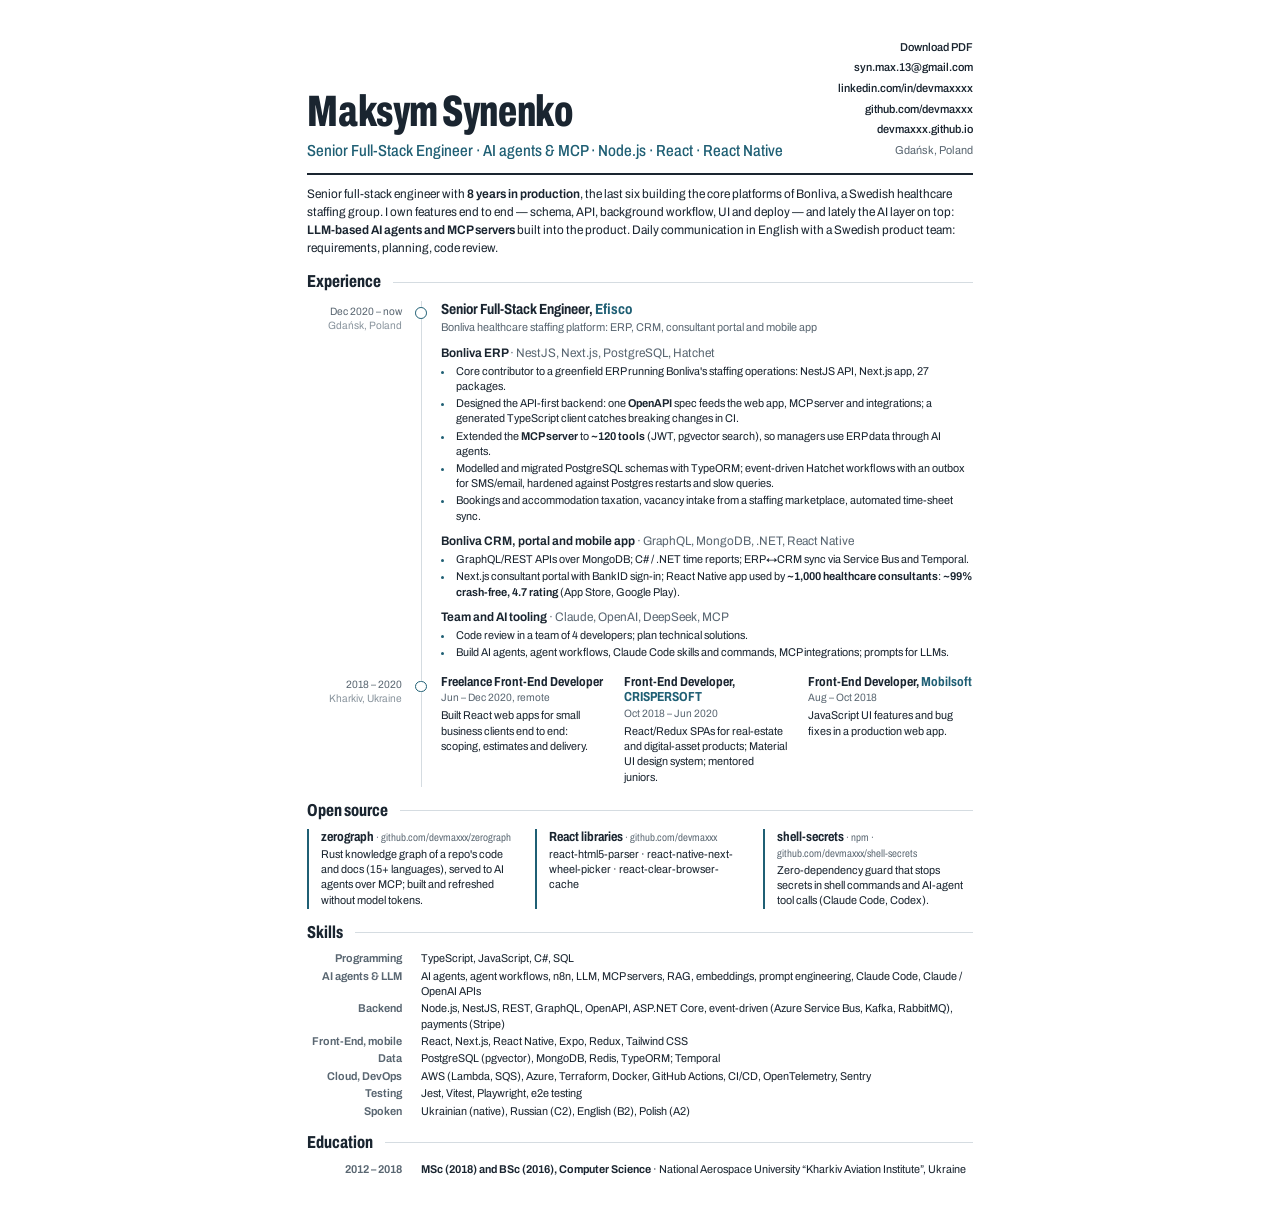
==== cv/index.html @ dfedcb28 "docs(cv): add Terraform, Lambda, SQS, n8n" ====
<!doctype html>
<html lang="en">
<head>
<meta charset="utf-8">
<title>Maksym Synenko — CV</title>
<meta name="viewport" content="width=device-width, initial-scale=1">
<link rel="preconnect" href="https://fonts.googleapis.com">
<link rel="preconnect" href="https://fonts.gstatic.com" crossorigin>
<link href="https://fonts.googleapis.com/css2?family=Archivo:wdth,wght@62..125,400..800&display=swap" rel="stylesheet">
<style>
  :root {
    --ink: #1a2530;
    --slate: #5a6772;
    --mist: #8a959e;
    --rule: #d5dce1;
    --petrol: #1f5f74;
    --petrol-soft: #e8f1f4;
    --paper: #ffffff;
  }
  @page { size: A4; margin: 5mm 12mm; }
  * { box-sizing: border-box; }
  html, body { margin: 0; background: var(--paper); color: var(--ink); }
  body {
    font-family: "Archivo", "Helvetica Neue", Arial, sans-serif;
    font-variation-settings: "wdth" 94;
    font-size: 8.5pt;
    line-height: 1.34;
    -webkit-print-color-adjust: exact;
    print-color-adjust: exact;
  }
  .page { max-width: 184mm; margin: 0 auto; padding-block: 10mm; padding-inline: 4mm; }
  @media print { .page { padding: 0; max-width: none; } }
  a { color: inherit; text-decoration: none; }
  h1, h2, h3, h4, p { margin: 0; }

  header { display: grid; grid-template-columns: 1fr auto; align-items: end; gap: 3mm 8mm;
           padding-bottom: 3mm; border-bottom: 2.5px solid var(--ink); }
  h1 { font-size: 33pt; font-weight: 800; line-height: 0.9; letter-spacing: -0.01em;
       font-variation-settings: "wdth" 66; }
  .role { margin-top: 2.2mm; font-size: 12pt; font-weight: 500; color: var(--petrol);
          font-variation-settings: "wdth" 82; }
  .contact { list-style: none; margin: 0; padding: 0; text-align: right; font-size: 8.6pt;
             line-height: 1.62; color: var(--slate); }
  .contact a { color: var(--ink); font-weight: 550; }

  .pitch { margin-top: 3mm; font-size: 9.3pt; line-height: 1.45; max-width: 172mm; }
  .pitch strong { font-weight: 650; }

  section { margin-top: 3.2mm; }
  h2 { display: flex; align-items: center; gap: 3mm; font-size: 13pt; font-weight: 750;
       font-variation-settings: "wdth" 72; margin-bottom: 2mm; break-after: avoid; }
  h2::after { content: ""; flex: 1; height: 1px; background: var(--rule); }

  /* timeline rail: experience is a real chronology */
  .job { display: grid; grid-template-columns: 25mm 1fr; gap: 0 5mm; }
  .when { font-size: 8pt; color: var(--slate); text-align: right; padding-top: 0.9mm; line-height: 1.35; }
  .when span { display: block; color: var(--mist); }
  .body { position: relative; padding-left: 5mm; padding-bottom: 3.2mm; border-left: 1.5px solid var(--rule); }
  .job:last-child .body { padding-bottom: 0.5mm; }
  .body::before { content: ""; position: absolute; left: -1.75mm; top: 1.6mm; width: 2.6mm; height: 2.6mm;
                  border-radius: 50%; background: var(--paper); border: 1.8px solid var(--petrol); }
  h3 { font-size: 11pt; font-weight: 700; line-height: 1.2; font-variation-settings: "wdth" 80; }
  h3 .org { color: var(--petrol); }
  .sub { margin-top: 0.4mm; color: var(--slate); }

  .track { margin-top: 2.4mm; }
  .track h4 { margin-bottom: 0.7mm; font-size: 9.3pt; font-weight: 650; }
  .track h4 span { font-weight: 400; color: var(--slate); }
  ul { margin: 0; padding-left: 3.4mm; }
  li { margin: 0 0 0.55mm; padding-left: 0.6mm; }
  li::marker { color: var(--petrol); }
  .k { font-weight: 650; }

  .earlier { display: grid; grid-template-columns: repeat(3, 1fr); gap: 5mm; }
  .earlier h3 { font-size: 9.8pt; }
  .earlier .dates { color: var(--slate); font-size: 8pt; margin: 0.2mm 0 0.8mm; }

  .ai { display: grid; grid-template-columns: 1fr 1fr 1fr; gap: 3.2mm 5mm; }
  .ai > div { padding-left: 3mm; border-left: 2px solid var(--petrol); break-inside: avoid; }
  .ai h3 { font-size: 9.9pt; margin-bottom: 0.5mm; }
  .ai h3 .stack { font-size: 7.9pt; font-weight: 400; color: var(--slate); }

  .skills { display: grid; grid-template-columns: 25mm 1fr; gap: 0.6mm 5mm; margin: 0; }
  .skills dt { font-weight: 650; text-align: right; color: var(--slate); }
  .skills dd { margin: 0; }

  @media screen and (max-width: 640px) {
    header, .job, .earlier, .ai, .skills { grid-template-columns: 1fr; }
    .contact, .when, .skills dt { text-align: left; }
    .when { padding-bottom: 1mm; }
    h1 { font-size: 30pt; }
  }
  @media print { .pdf { display: none; } }
</style>
</head>
<body>
<div class="page">

<header>
  <div>
    <h1>Maksym Synenko</h1>
    <p class="role">Senior Full-Stack Engineer · AI agents &amp; MCP · Node.js · React · React Native</p>
  </div>
  <ul class="contact">
    <li class="pdf"><a href="maksym-synenko-cv.pdf" download>Download PDF</a></li>
    <li><a href="mailto:syn.max.13@gmail.com">syn.max.13@gmail.com</a></li>
    <li><a href="https://www.linkedin.com/in/devmaxxxx">linkedin.com/in/devmaxxxx</a></li>
    <li><a href="https://github.com/devmaxxx">github.com/devmaxxx</a></li>
    <li><a href="https://devmaxxx.github.io/cv/">devmaxxx.github.io</a></li>
    <li>Gdańsk, Poland</li>
  </ul>
</header>

<p class="pitch">
  Senior full-stack engineer with <strong>8 years in production</strong>, the last six building the core platforms of
  Bonliva, a Swedish healthcare staffing group. I own features end to end &mdash; schema, API, background workflow, UI and
  deploy &mdash; and lately the AI layer on top: <strong>LLM-based AI agents and MCP servers</strong> built into the product.
  Daily communication in English with a Swedish product team: requirements, planning, code review.
</p>

<section>
  <h2>Experience</h2>

  <div class="job">
    <div class="when">Dec 2020 – now<span>Gdańsk, Poland</span></div>
    <div class="body">
      <h3>Senior Full-Stack Engineer, <span class="org">Efisco</span></h3>
      <p class="sub">Bonliva healthcare staffing platform: ERP, CRM, consultant portal and mobile app</p>

      <div class="track">
        <h4>Bonliva ERP <span>· NestJS, Next.js, PostgreSQL, Hatchet</span></h4>
        <ul>
          <li>Core contributor to a greenfield ERP running Bonliva's staffing operations: NestJS API, Next.js app, 27 packages.</li>
          <li>Designed the API-first backend: one <span class="k">OpenAPI</span> spec feeds the web app, MCP server and integrations; a generated TypeScript client catches breaking changes in CI.</li>
          <li>Extended the <span class="k">MCP server</span> to <span class="k">~120 tools</span> (JWT, pgvector search), so managers use ERP data through AI agents.</li>
          <li>Modelled and migrated PostgreSQL schemas with TypeORM; event-driven Hatchet workflows with an outbox for SMS/email, hardened against Postgres restarts and slow queries.</li>
          <li>Bookings and accommodation taxation, vacancy intake from a staffing marketplace, automated time-sheet sync.</li>
        </ul>
      </div>

      <div class="track">
        <h4>Bonliva CRM, portal and mobile app <span>· GraphQL, MongoDB, .NET, React Native</span></h4>
        <ul>
          <li>GraphQL/REST APIs over MongoDB; C# / .NET time reports; ERP↔CRM sync via Service Bus and Temporal.</li>
          <li>Next.js consultant portal with BankID sign-in; React Native app used by <span class="k">~1,000 healthcare consultants</span>: <span class="k">~99% crash-free, 4.7 rating</span> (<a href="https://apps.apple.com/se/app/bonliva-konsultportal/id1466738919">App Store</a>, <a href="https://play.google.com/store/apps/details?id=org.bonliva.app">Google Play</a>).</li>
        </ul>
      </div>

      <div class="track">
        <h4>Team and AI tooling <span>· Claude, OpenAI, DeepSeek, MCP</span></h4>
        <ul>
          <li>Code review in a team of 4 developers; plan technical solutions.</li>
          <li>Build AI agents, agent workflows, Claude Code skills and commands, MCP integrations; prompts for LLMs.</li>
        </ul>
      </div>
    </div>
  </div>

  <div class="job">
    <div class="when">2018 – 2020<span>Kharkiv, Ukraine</span></div>
    <div class="body">
      <div class="earlier">
        <div>
          <h3>Freelance Front-End Developer</h3>
          <p class="dates">Jun – Dec 2020, remote</p>
          <p>Built React web apps for small business clients end to end: scoping, estimates and delivery.</p>
        </div>
        <div>
          <h3>Front-End Developer, <span class="org">CRISPERSOFT</span></h3>
          <p class="dates">Oct 2018 – Jun 2020</p>
          <p>React/Redux SPAs for real-estate and digital-asset products; Material UI design system; mentored juniors.</p>
        </div>
        <div>
          <h3>Front-End Developer, <span class="org">Mobilsoft</span></h3>
          <p class="dates">Aug – Oct 2018</p>
          <p>JavaScript UI features and bug fixes in a production web app.</p>
        </div>
      </div>
    </div>
  </div>
</section>

<section>
  <h2>Open source</h2>
  <div class="ai">
    <div>
      <h3><a href="https://github.com/devmaxxx/zerograph">zerograph</a> <span class="stack">· github.com/devmaxxx/zerograph</span></h3>
      <p>Rust knowledge graph of a repo's code and docs (15+ languages), served to AI agents over MCP; built and refreshed without model tokens.</p>
    </div>
    <div>
      <h3>React libraries <span class="stack">· github.com/devmaxxx</span></h3>
      <p>react-html5-parser &middot; react-native-next-wheel-picker &middot; react-clear-browser-cache</p>
    </div>
    <div>
      <h3><a href="https://github.com/devmaxxx/shell-secrets">shell-secrets</a> <span class="stack">· npm · github.com/devmaxxx/shell-secrets</span></h3>
      <p>Zero-dependency guard that stops secrets in shell commands and AI-agent tool calls (Claude Code, Codex).</p>
    </div>
  </div>
</section>

<section>
  <h2>Skills</h2>
  <dl class="skills">
    <dt>Programming</dt><dd>TypeScript, JavaScript, C#, SQL</dd>
    <dt>AI agents &amp; LLM</dt><dd>AI agents, agent workflows, n8n, LLM, MCP servers, RAG, embeddings, prompt engineering, Claude Code, Claude / OpenAI APIs</dd>
    <dt>Backend</dt><dd>Node.js, NestJS, REST, GraphQL, OpenAPI, ASP.NET Core, event-driven (Azure Service Bus, Kafka, RabbitMQ), payments (Stripe)</dd>
    <dt>Front-End, mobile</dt><dd>React, Next.js, React Native, Expo, Redux, Tailwind CSS</dd>
    <dt>Data</dt><dd>PostgreSQL (pgvector), MongoDB, Redis, TypeORM; Temporal</dd>
    <dt>Cloud, DevOps</dt><dd>AWS (Lambda, SQS), Azure, Terraform, Docker, GitHub Actions, CI/CD, OpenTelemetry, Sentry</dd>
    <dt>Testing</dt><dd>Jest, Vitest, Playwright, e2e testing</dd>
    <dt>Spoken</dt><dd>Ukrainian (native), Russian (C2), English (B2), Polish (A2)</dd>
  </dl>
</section>

<section>
  <h2>Education</h2>
  <dl class="skills">
    <dt>2012 – 2018</dt><dd><span class="k">MSc (2018) and BSc (2016), Computer Science</span> · National Aerospace University “Kharkiv Aviation Institute”, Ukraine</dd>
  </dl>
</section>

</div>
</body>
</html>
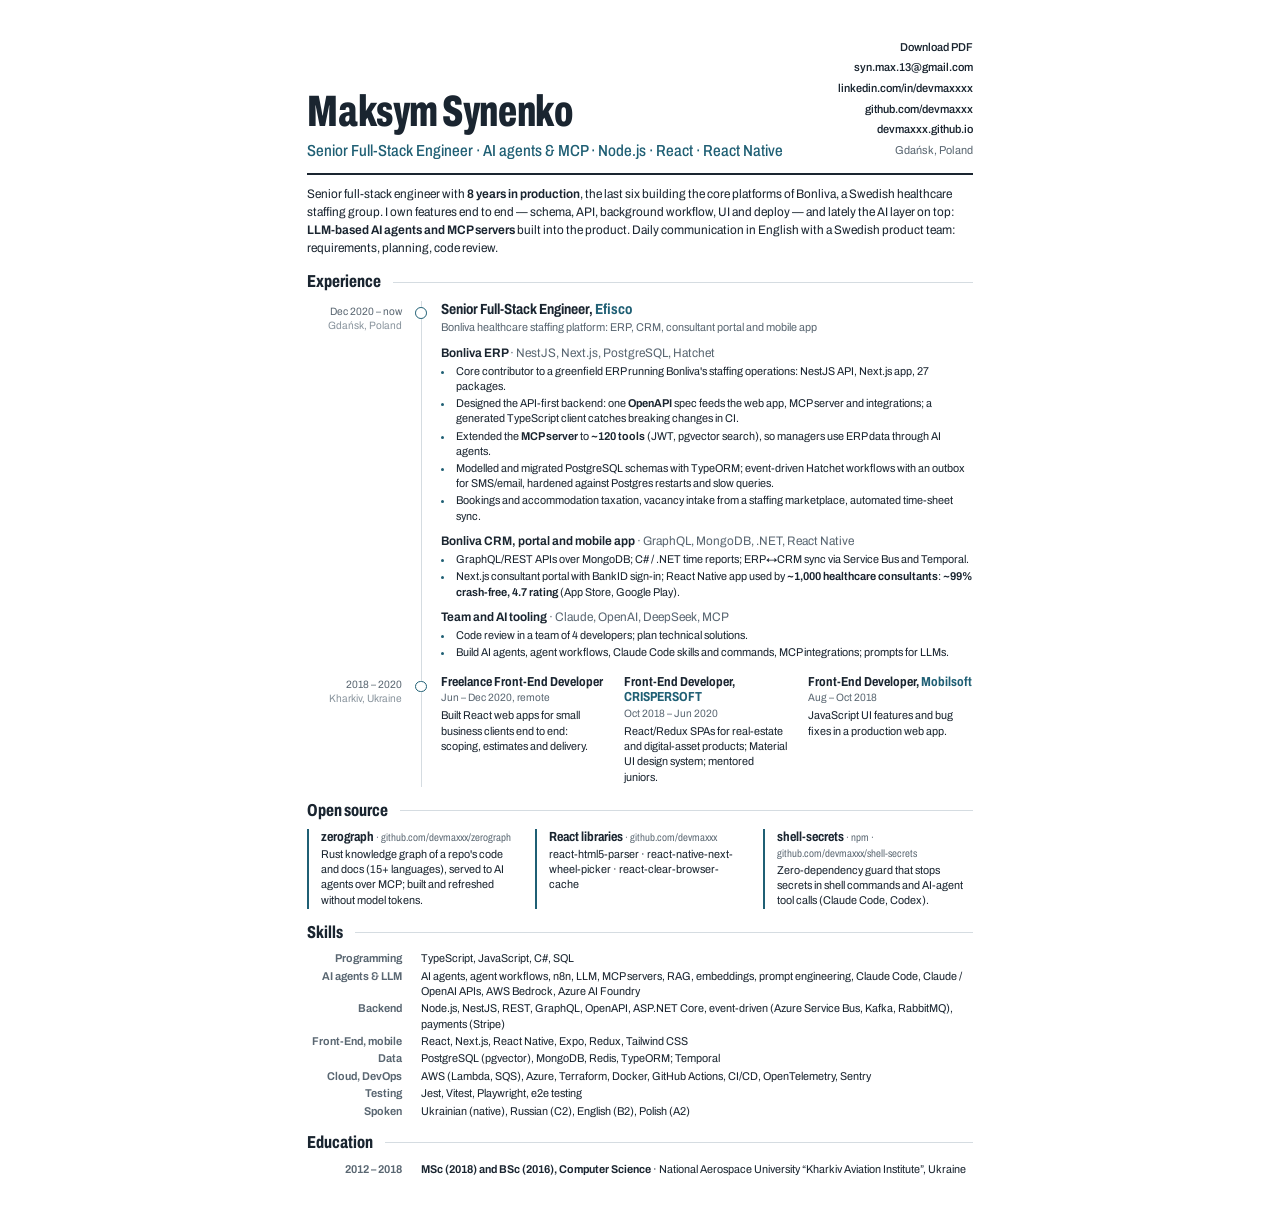
==== commit 5ef61991: "docs(cv): add AWS Bedrock, Azure AI Foundry" ====
--- a/cv/index.html
+++ b/cv/index.html
@@ -202,7 +202,7 @@
   <h2>Skills</h2>
   <dl class="skills">
     <dt>Programming</dt><dd>TypeScript, JavaScript, C#, SQL</dd>
-    <dt>AI agents &amp; LLM</dt><dd>AI agents, agent workflows, n8n, LLM, MCP servers, RAG, embeddings, prompt engineering, Claude Code, Claude / OpenAI APIs</dd>
+    <dt>AI agents &amp; LLM</dt><dd>AI agents, agent workflows, n8n, LLM, MCP servers, RAG, embeddings, prompt engineering, Claude Code, Claude / OpenAI APIs, AWS Bedrock, Azure AI Foundry</dd>
     <dt>Backend</dt><dd>Node.js, NestJS, REST, GraphQL, OpenAPI, ASP.NET Core, event-driven (Azure Service Bus, Kafka, RabbitMQ), payments (Stripe)</dd>
     <dt>Front-End, mobile</dt><dd>React, Next.js, React Native, Expo, Redux, Tailwind CSS</dd>
     <dt>Data</dt><dd>PostgreSQL (pgvector), MongoDB, Redis, TypeORM; Temporal</dd>
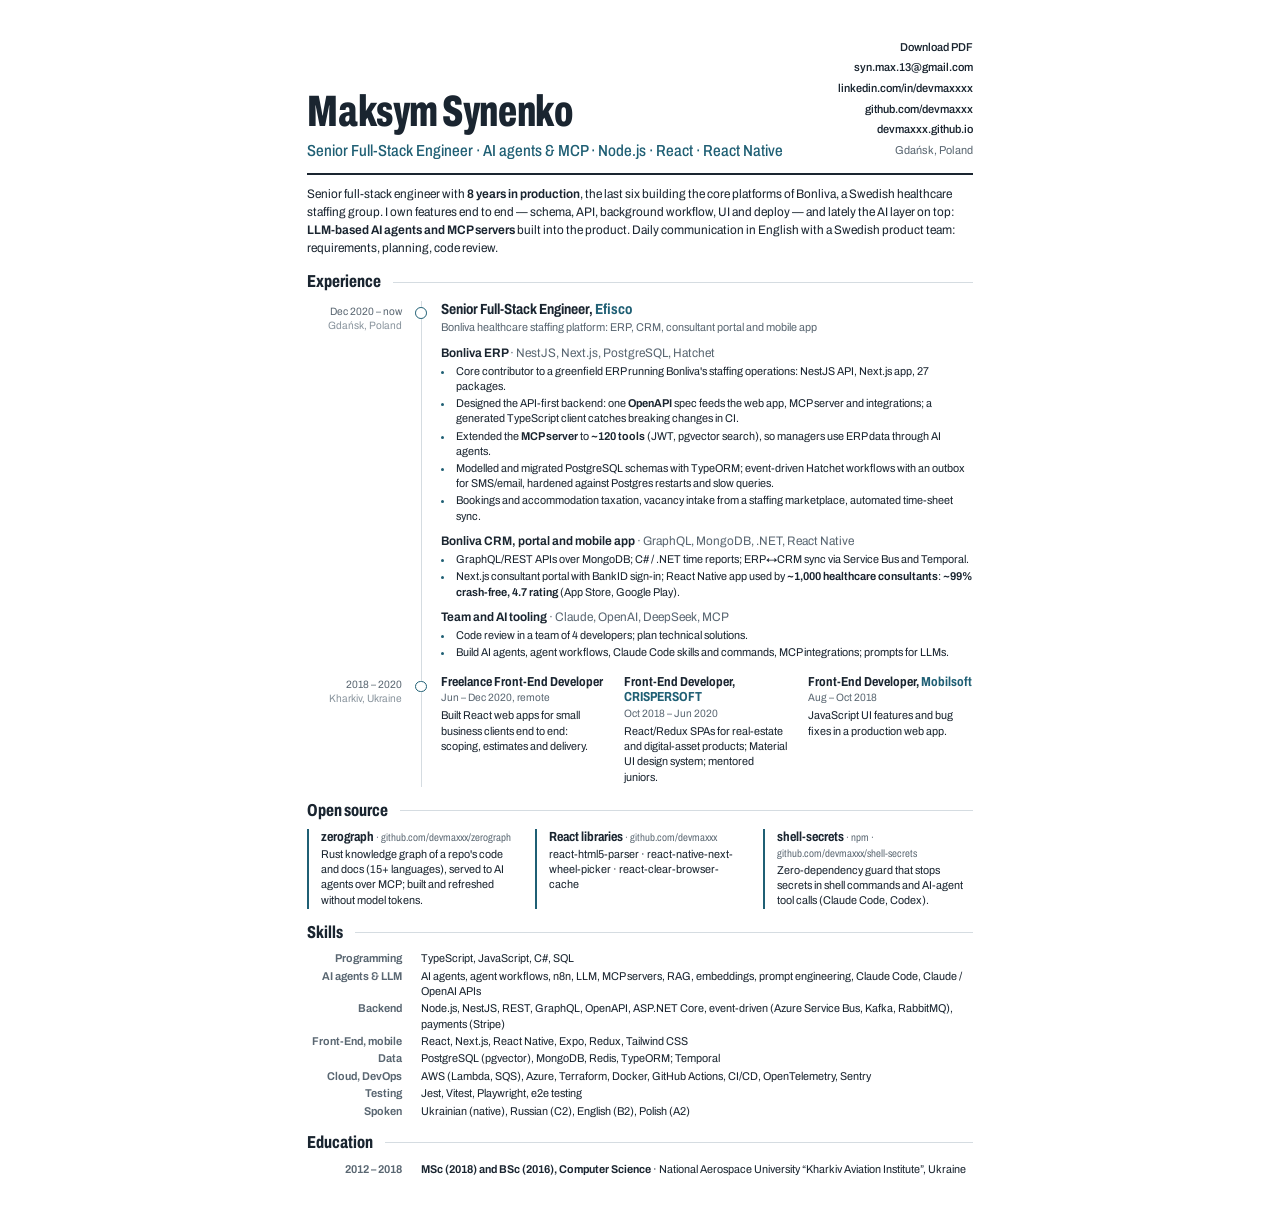
==== commit 2708c087: "docs(cv): drop AWS Bedrock, Azure AI Foundry" ====
--- a/cv/index.html
+++ b/cv/index.html
@@ -202,7 +202,7 @@
   <h2>Skills</h2>
   <dl class="skills">
     <dt>Programming</dt><dd>TypeScript, JavaScript, C#, SQL</dd>
-    <dt>AI agents &amp; LLM</dt><dd>AI agents, agent workflows, n8n, LLM, MCP servers, RAG, embeddings, prompt engineering, Claude Code, Claude / OpenAI APIs, AWS Bedrock, Azure AI Foundry</dd>
+    <dt>AI agents &amp; LLM</dt><dd>AI agents, agent workflows, n8n, LLM, MCP servers, RAG, embeddings, prompt engineering, Claude Code, Claude / OpenAI APIs</dd>
     <dt>Backend</dt><dd>Node.js, NestJS, REST, GraphQL, OpenAPI, ASP.NET Core, event-driven (Azure Service Bus, Kafka, RabbitMQ), payments (Stripe)</dd>
     <dt>Front-End, mobile</dt><dd>React, Next.js, React Native, Expo, Redux, Tailwind CSS</dd>
     <dt>Data</dt><dd>PostgreSQL (pgvector), MongoDB, Redis, TypeORM; Temporal</dd>
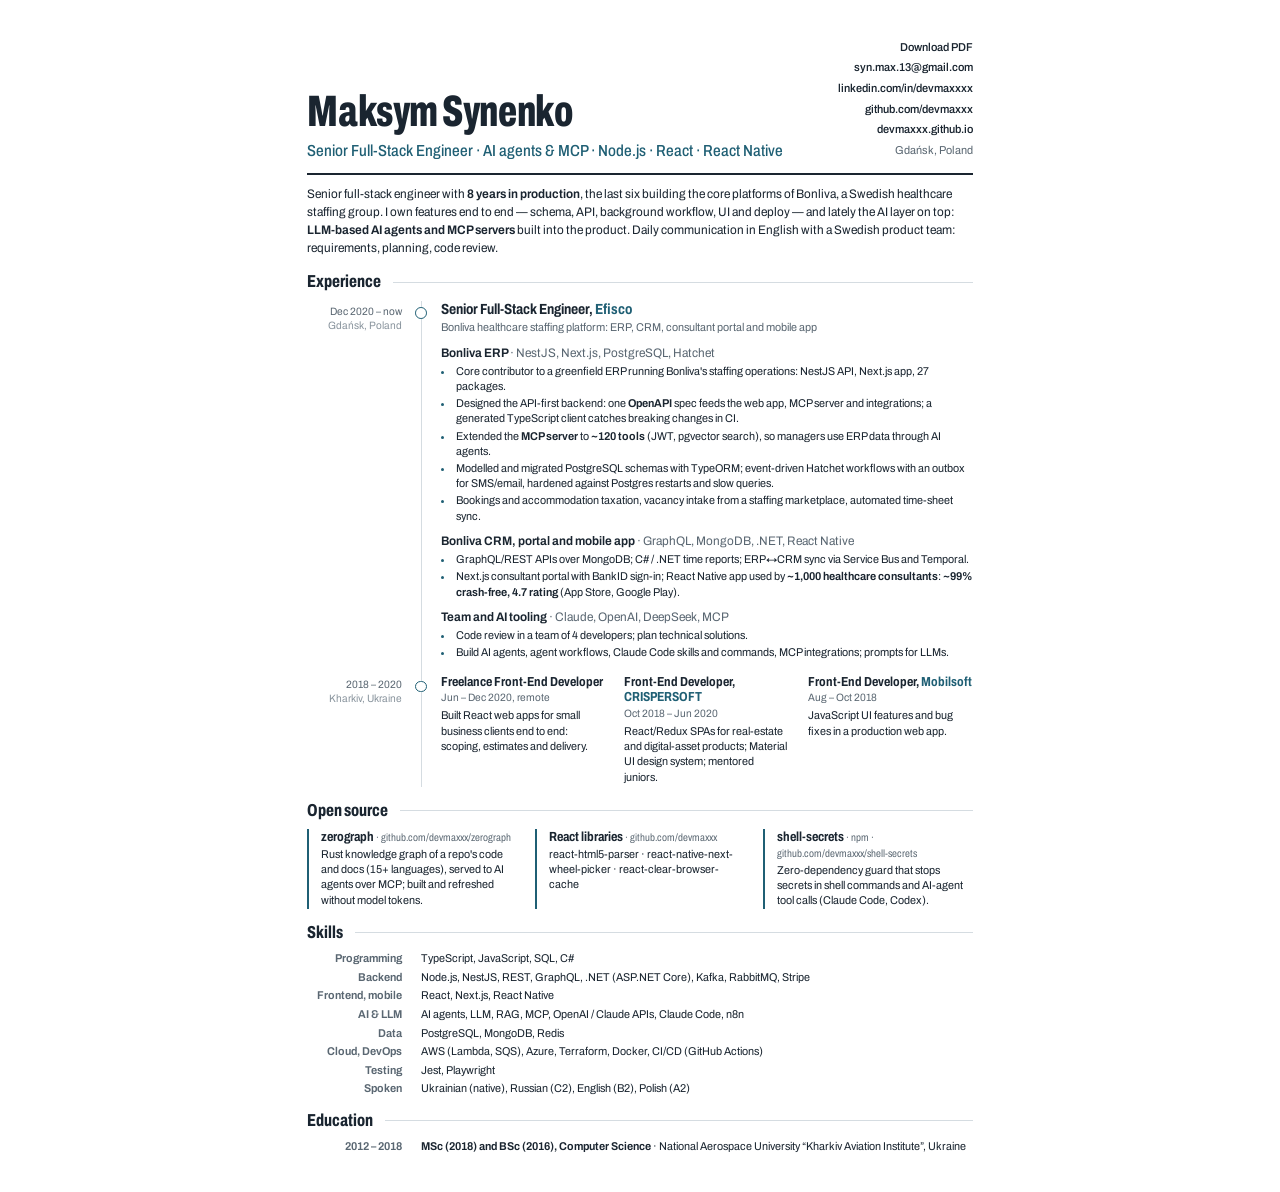
==== commit 24f00a9e: "docs(cv): simpler skills section" ====
--- a/cv/index.html
+++ b/cv/index.html
@@ -80,7 +80,7 @@
   .ai h3 { font-size: 9.9pt; margin-bottom: 0.5mm; }
   .ai h3 .stack { font-size: 7.9pt; font-weight: 400; color: var(--slate); }
 
-  .skills { display: grid; grid-template-columns: 25mm 1fr; gap: 0.6mm 5mm; margin: 0; }
+  .skills { display: grid; grid-template-columns: 25mm 1fr; gap: 0.9mm 5mm; margin: 0; }
   .skills dt { font-weight: 650; text-align: right; color: var(--slate); }
   .skills dd { margin: 0; }
 
@@ -201,13 +201,13 @@
 <section>
   <h2>Skills</h2>
   <dl class="skills">
-    <dt>Programming</dt><dd>TypeScript, JavaScript, C#, SQL</dd>
-    <dt>AI agents &amp; LLM</dt><dd>AI agents, agent workflows, n8n, LLM, MCP servers, RAG, embeddings, prompt engineering, Claude Code, Claude / OpenAI APIs</dd>
-    <dt>Backend</dt><dd>Node.js, NestJS, REST, GraphQL, OpenAPI, ASP.NET Core, event-driven (Azure Service Bus, Kafka, RabbitMQ), payments (Stripe)</dd>
-    <dt>Front-End, mobile</dt><dd>React, Next.js, React Native, Expo, Redux, Tailwind CSS</dd>
-    <dt>Data</dt><dd>PostgreSQL (pgvector), MongoDB, Redis, TypeORM; Temporal</dd>
-    <dt>Cloud, DevOps</dt><dd>AWS (Lambda, SQS), Azure, Terraform, Docker, GitHub Actions, CI/CD, OpenTelemetry, Sentry</dd>
-    <dt>Testing</dt><dd>Jest, Vitest, Playwright, e2e testing</dd>
+    <dt>Programming</dt><dd>TypeScript, JavaScript, SQL, C#</dd>
+    <dt>Backend</dt><dd>Node.js, NestJS, REST, GraphQL, .NET (ASP.NET Core), Kafka, RabbitMQ, Stripe</dd>
+    <dt>Frontend, mobile</dt><dd>React, Next.js, React Native</dd>
+    <dt>AI &amp; LLM</dt><dd>AI agents, LLM, RAG, MCP, OpenAI / Claude APIs, Claude Code, n8n</dd>
+    <dt>Data</dt><dd>PostgreSQL, MongoDB, Redis</dd>
+    <dt>Cloud, DevOps</dt><dd>AWS (Lambda, SQS), Azure, Terraform, Docker, CI/CD (GitHub Actions)</dd>
+    <dt>Testing</dt><dd>Jest, Playwright</dd>
     <dt>Spoken</dt><dd>Ukrainian (native), Russian (C2), English (B2), Polish (A2)</dd>
   </dl>
 </section>
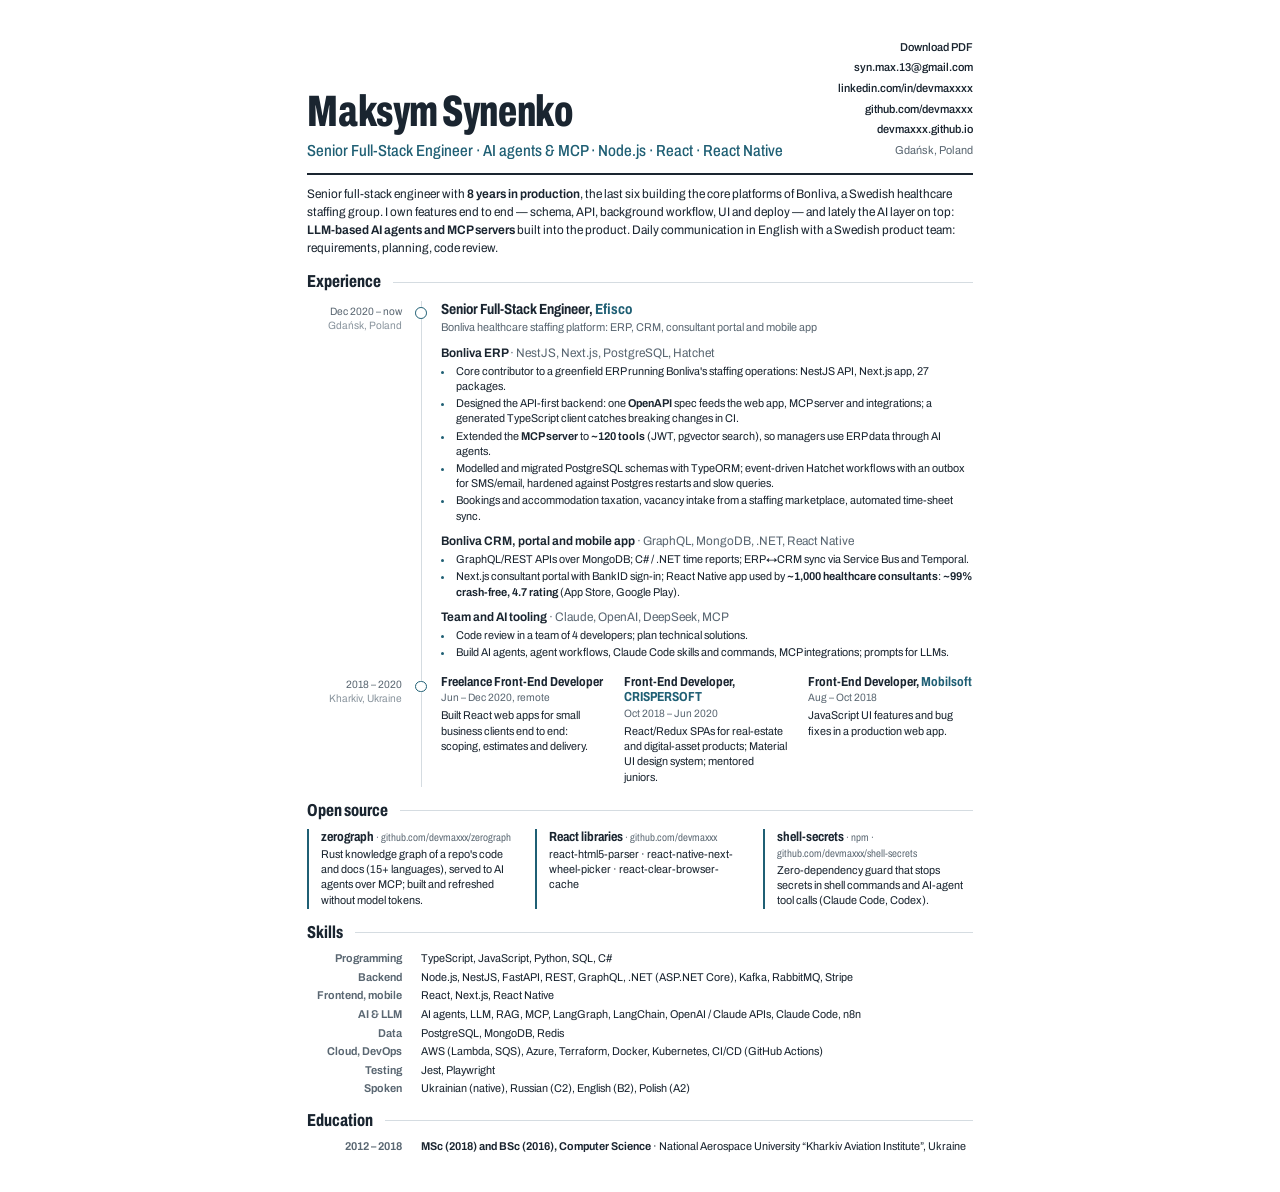
==== commit e2a84dba: "docs(cv): add Python, FastAPI, LangGraph, LangChain, Kubernetes" ====
--- a/cv/index.html
+++ b/cv/index.html
@@ -201,12 +201,12 @@
 <section>
   <h2>Skills</h2>
   <dl class="skills">
-    <dt>Programming</dt><dd>TypeScript, JavaScript, SQL, C#</dd>
-    <dt>Backend</dt><dd>Node.js, NestJS, REST, GraphQL, .NET (ASP.NET Core), Kafka, RabbitMQ, Stripe</dd>
+    <dt>Programming</dt><dd>TypeScript, JavaScript, Python, SQL, C#</dd>
+    <dt>Backend</dt><dd>Node.js, NestJS, FastAPI, REST, GraphQL, .NET (ASP.NET Core), Kafka, RabbitMQ, Stripe</dd>
     <dt>Frontend, mobile</dt><dd>React, Next.js, React Native</dd>
-    <dt>AI &amp; LLM</dt><dd>AI agents, LLM, RAG, MCP, OpenAI / Claude APIs, Claude Code, n8n</dd>
+    <dt>AI &amp; LLM</dt><dd>AI agents, LLM, RAG, MCP, LangGraph, LangChain, OpenAI / Claude APIs, Claude Code, n8n</dd>
     <dt>Data</dt><dd>PostgreSQL, MongoDB, Redis</dd>
-    <dt>Cloud, DevOps</dt><dd>AWS (Lambda, SQS), Azure, Terraform, Docker, CI/CD (GitHub Actions)</dd>
+    <dt>Cloud, DevOps</dt><dd>AWS (Lambda, SQS), Azure, Terraform, Docker, Kubernetes, CI/CD (GitHub Actions)</dd>
     <dt>Testing</dt><dd>Jest, Playwright</dd>
     <dt>Spoken</dt><dd>Ukrainian (native), Russian (C2), English (B2), Polish (A2)</dd>
   </dl>
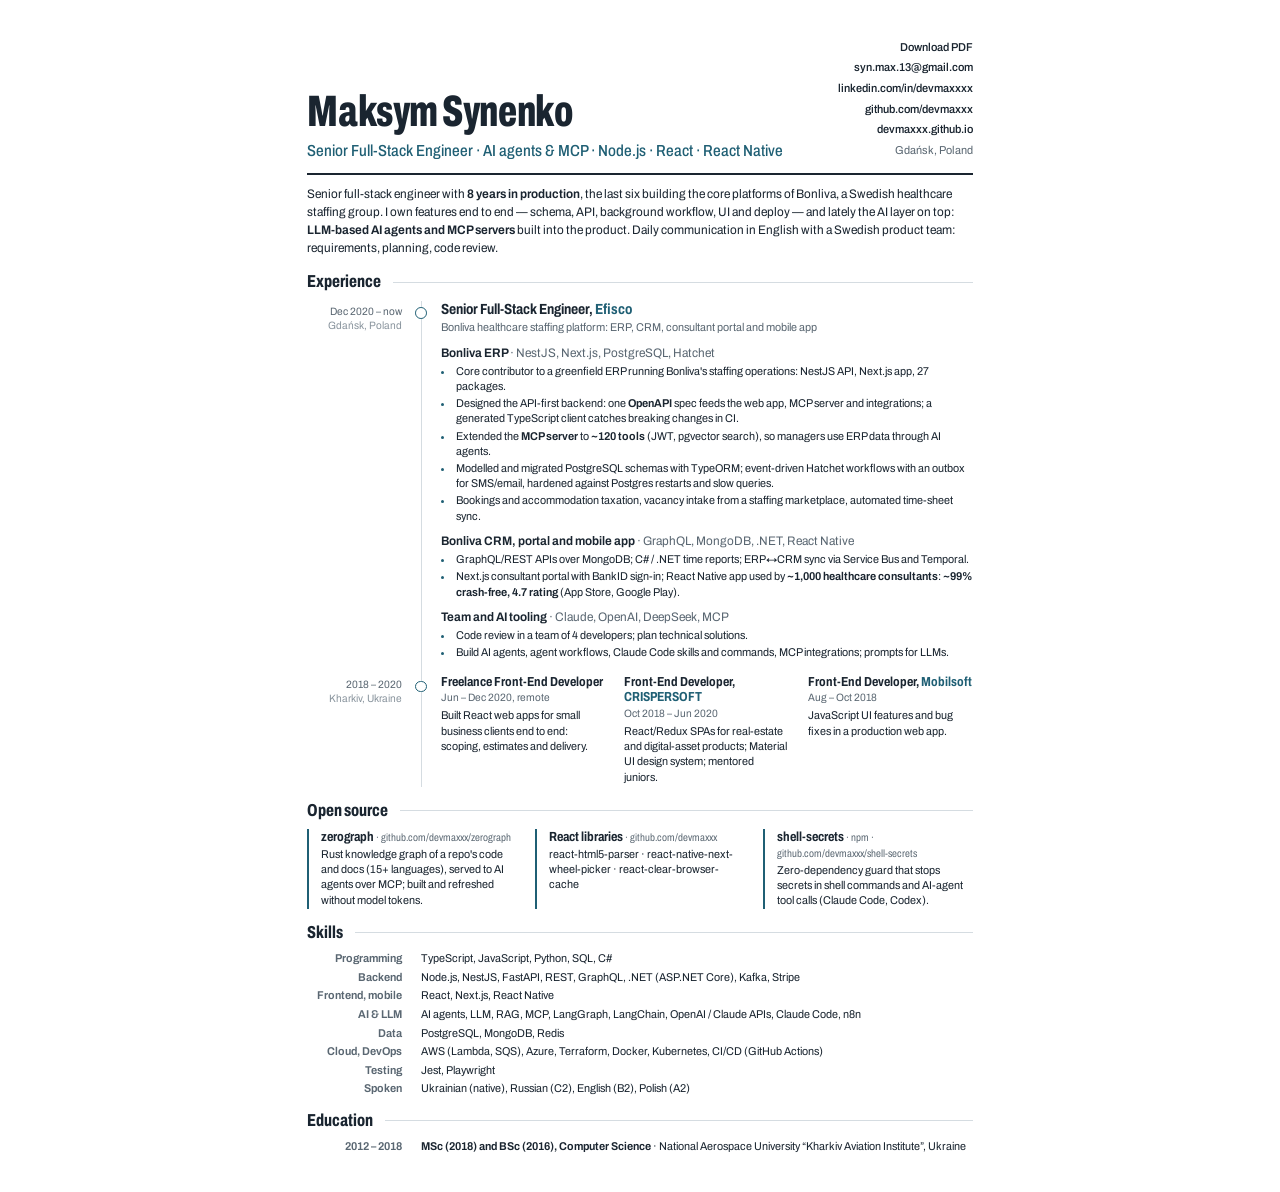
==== commit 85566225: "docs(cv): drop RabbitMQ" ====
--- a/cv/index.html
+++ b/cv/index.html
@@ -202,7 +202,7 @@
   <h2>Skills</h2>
   <dl class="skills">
     <dt>Programming</dt><dd>TypeScript, JavaScript, Python, SQL, C#</dd>
-    <dt>Backend</dt><dd>Node.js, NestJS, FastAPI, REST, GraphQL, .NET (ASP.NET Core), Kafka, RabbitMQ, Stripe</dd>
+    <dt>Backend</dt><dd>Node.js, NestJS, FastAPI, REST, GraphQL, .NET (ASP.NET Core), Kafka, Stripe</dd>
     <dt>Frontend, mobile</dt><dd>React, Next.js, React Native</dd>
     <dt>AI &amp; LLM</dt><dd>AI agents, LLM, RAG, MCP, LangGraph, LangChain, OpenAI / Claude APIs, Claude Code, n8n</dd>
     <dt>Data</dt><dd>PostgreSQL, MongoDB, Redis</dd>
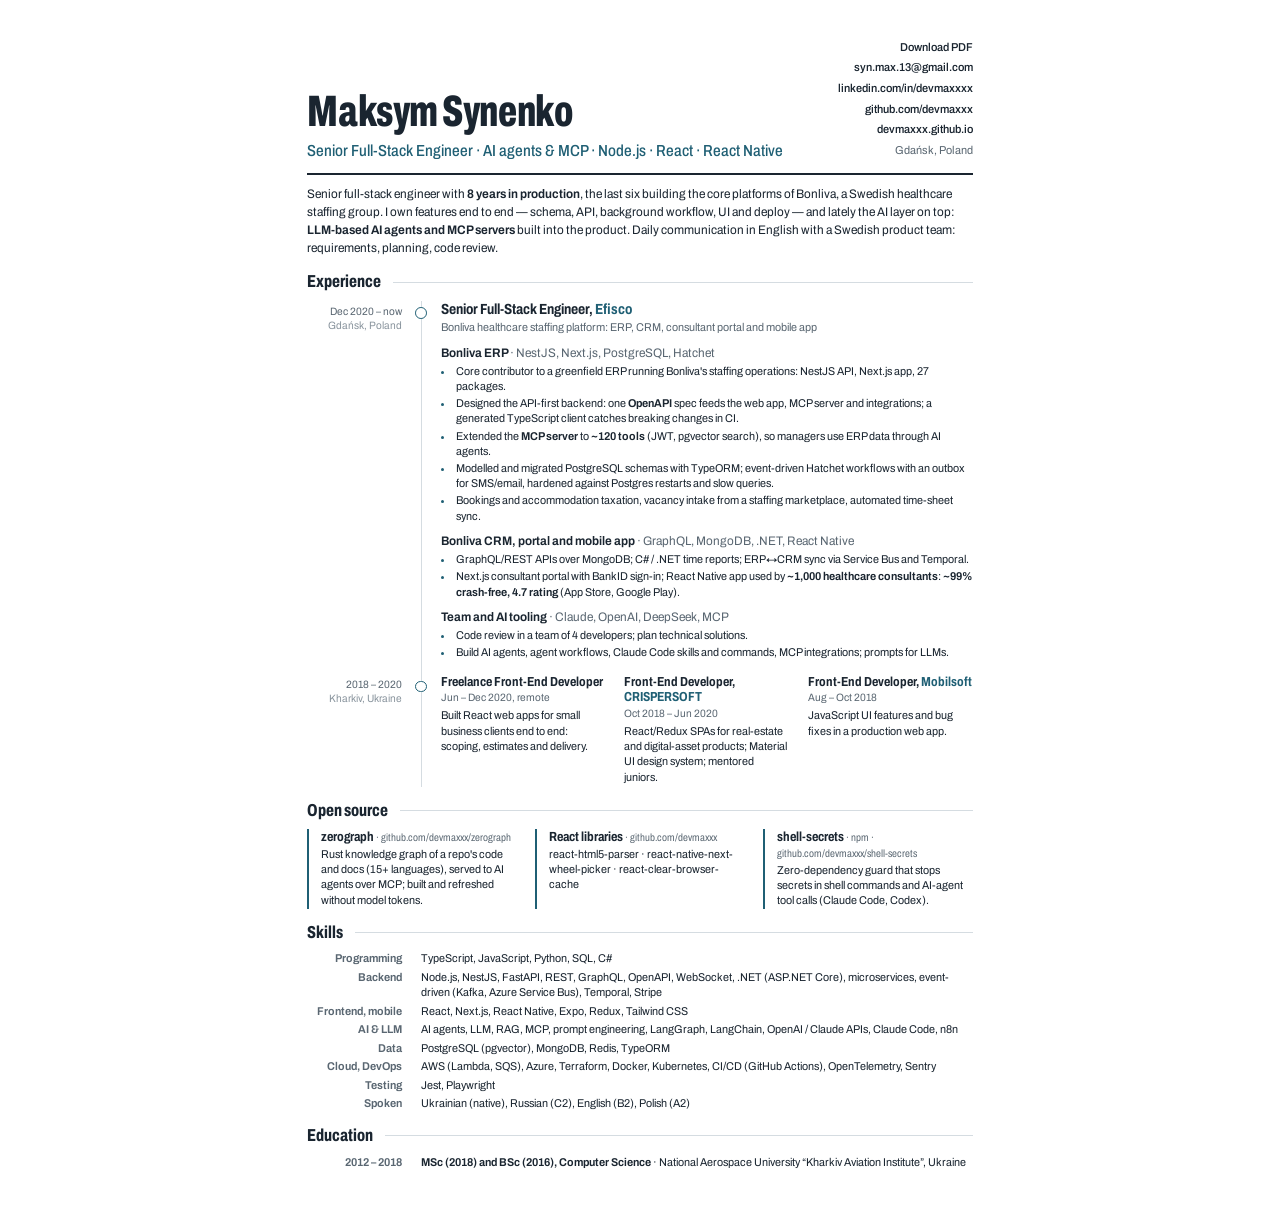
==== commit 947e5356: "docs(cv): skills match the LinkedIn profile" ====
--- a/cv/index.html
+++ b/cv/index.html
@@ -202,11 +202,11 @@
   <h2>Skills</h2>
   <dl class="skills">
     <dt>Programming</dt><dd>TypeScript, JavaScript, Python, SQL, C#</dd>
-    <dt>Backend</dt><dd>Node.js, NestJS, FastAPI, REST, GraphQL, .NET (ASP.NET Core), Kafka, Stripe</dd>
-    <dt>Frontend, mobile</dt><dd>React, Next.js, React Native</dd>
-    <dt>AI &amp; LLM</dt><dd>AI agents, LLM, RAG, MCP, LangGraph, LangChain, OpenAI / Claude APIs, Claude Code, n8n</dd>
-    <dt>Data</dt><dd>PostgreSQL, MongoDB, Redis</dd>
-    <dt>Cloud, DevOps</dt><dd>AWS (Lambda, SQS), Azure, Terraform, Docker, Kubernetes, CI/CD (GitHub Actions)</dd>
+    <dt>Backend</dt><dd>Node.js, NestJS, FastAPI, REST, GraphQL, OpenAPI, WebSocket, .NET (ASP.NET Core), microservices, event-driven (Kafka, Azure Service Bus), Temporal, Stripe</dd>
+    <dt>Frontend, mobile</dt><dd>React, Next.js, React Native, Expo, Redux, Tailwind CSS</dd>
+    <dt>AI &amp; LLM</dt><dd>AI agents, LLM, RAG, MCP, prompt engineering, LangGraph, LangChain, OpenAI / Claude APIs, Claude Code, n8n</dd>
+    <dt>Data</dt><dd>PostgreSQL (pgvector), MongoDB, Redis, TypeORM</dd>
+    <dt>Cloud, DevOps</dt><dd>AWS (Lambda, SQS), Azure, Terraform, Docker, Kubernetes, CI/CD (GitHub Actions), OpenTelemetry, Sentry</dd>
     <dt>Testing</dt><dd>Jest, Playwright</dd>
     <dt>Spoken</dt><dd>Ukrainian (native), Russian (C2), English (B2), Polish (A2)</dd>
   </dl>
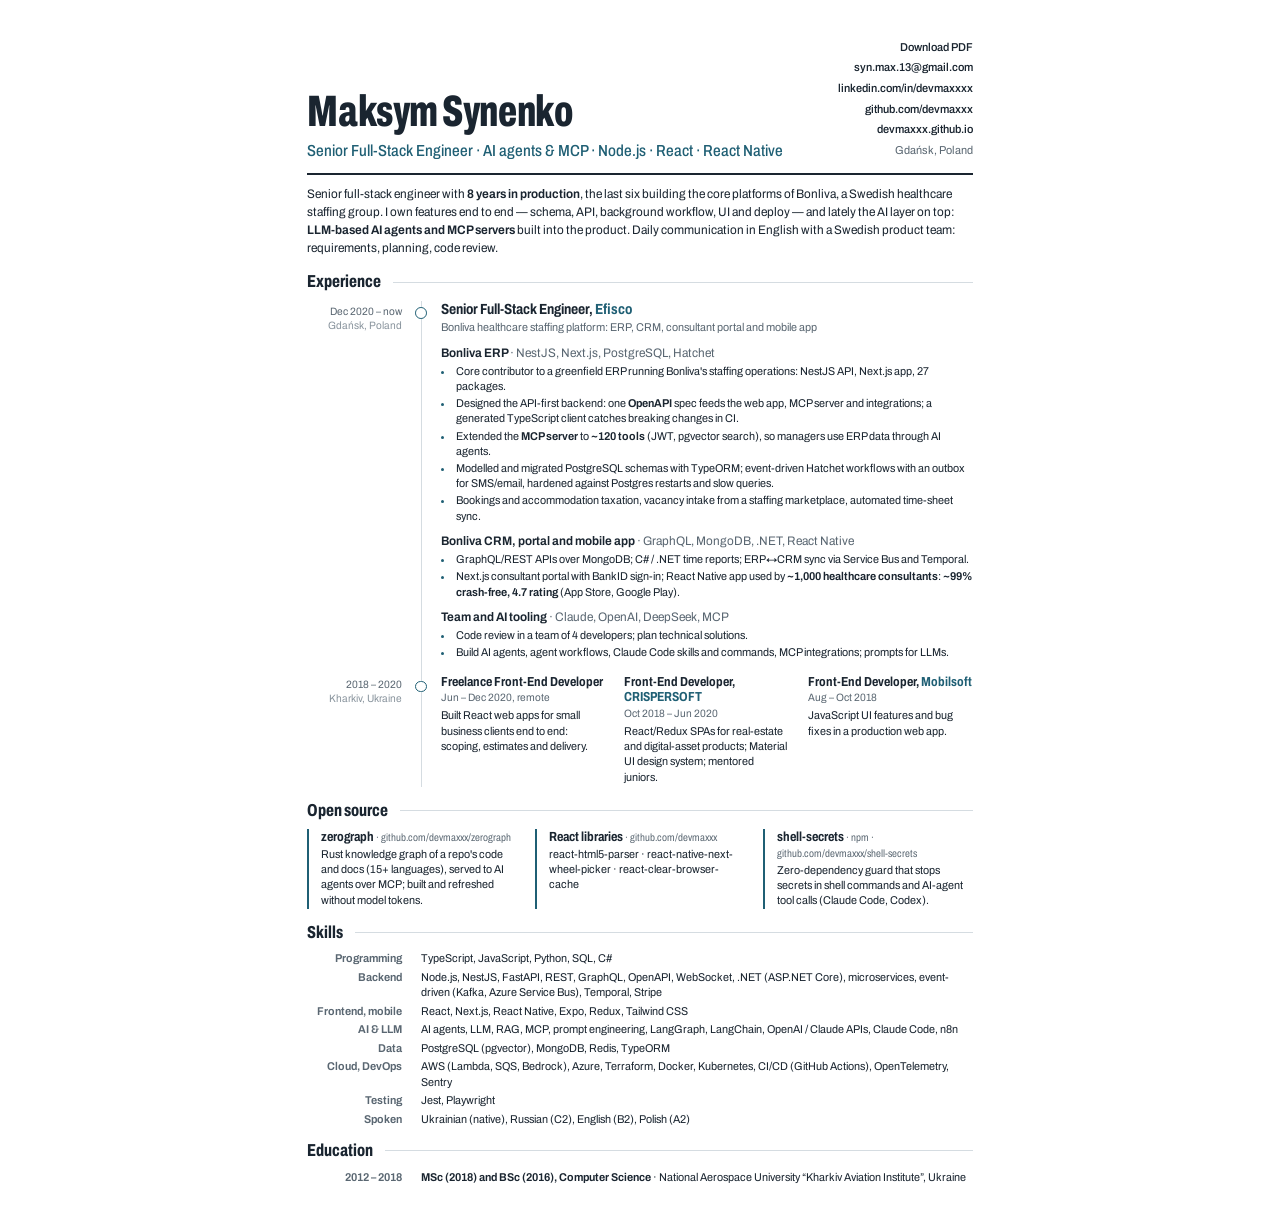
==== commit cb54846a: "chore(cv): add Bedrock to cloud skills" ====
--- a/cv/index.html
+++ b/cv/index.html
@@ -206,7 +206,7 @@
     <dt>Frontend, mobile</dt><dd>React, Next.js, React Native, Expo, Redux, Tailwind CSS</dd>
     <dt>AI &amp; LLM</dt><dd>AI agents, LLM, RAG, MCP, prompt engineering, LangGraph, LangChain, OpenAI / Claude APIs, Claude Code, n8n</dd>
     <dt>Data</dt><dd>PostgreSQL (pgvector), MongoDB, Redis, TypeORM</dd>
-    <dt>Cloud, DevOps</dt><dd>AWS (Lambda, SQS), Azure, Terraform, Docker, Kubernetes, CI/CD (GitHub Actions), OpenTelemetry, Sentry</dd>
+    <dt>Cloud, DevOps</dt><dd>AWS (Lambda, SQS, Bedrock), Azure, Terraform, Docker, Kubernetes, CI/CD (GitHub Actions), OpenTelemetry, Sentry</dd>
     <dt>Testing</dt><dd>Jest, Playwright</dd>
     <dt>Spoken</dt><dd>Ukrainian (native), Russian (C2), English (B2), Polish (A2)</dd>
   </dl>
